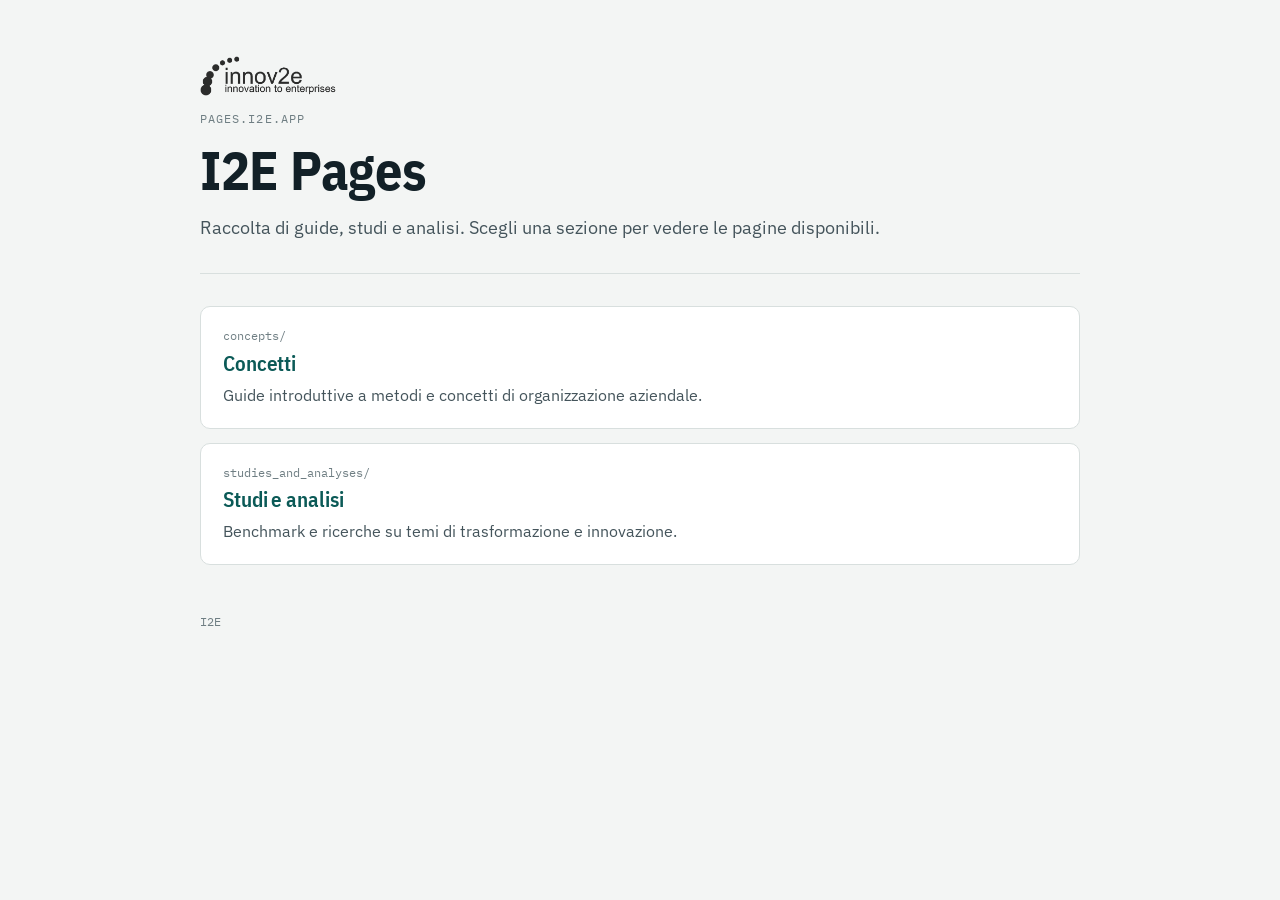
==== index.html @ 30b1f893 "Add innov2e and TOPFORGROWTH logos to index pages Co-Authored-By: Claude Opus 5.5 <noreply@anthropic" ====
<!doctype html>
<html lang="it">
<head>
<meta charset="utf-8">
<meta name="viewport" content="width=device-width,initial-scale=1">
<title>I2E Pages</title>
<meta name="description" content="Raccolta di guide, studi e analisi di I2E.">
<link rel="preconnect" href="https://fonts.googleapis.com">
<link rel="stylesheet" href="https://fonts.googleapis.com/css2?family=IBM+Plex+Sans+Condensed:wght@600;700&family=IBM+Plex+Sans:wght@400;500&family=IBM+Plex+Mono:wght@400&display=swap">
<link rel="stylesheet" href="assets/index.css">
</head>
<body>
<div class="wrap">
  <header>
    <a class="brand" href="index.html"><img src="assets/logos/innov2e.webp" alt="innov2e" width="1011" height="297"></a>
    <p class="eyebrow">pages.i2e.app</p>
    <h1>I2E Pages</h1>
    <p class="lead">Raccolta di guide, studi e analisi. Scegli una sezione per vedere le pagine disponibili.</p>
  </header>

  <main>
    <!-- Per aggiungere una sezione: crea la cartella con il suo index.html e aggiungi qui una voce. -->
    <ul class="list">
      <li>
        <a class="card" href="concepts/index.html">
          <span class="meta">concepts/</span>
          <h2>Concetti</h2>
          <p>Guide introduttive a metodi e concetti di organizzazione aziendale.</p>
        </a>
      </li>
      <li>
        <a class="card" href="studies_and_analyses/index.html">
          <span class="meta">studies_and_analyses/</span>
          <h2>Studi e analisi</h2>
          <p>Benchmark e ricerche su temi di trasformazione e innovazione.</p>
        </a>
      </li>
    </ul>
  </main>

  <footer>I2E</footer>
</div>
</body>
</html>
---- assets/index.css ----
/* Stile condiviso delle pagine indice (root e cartelle). */
:root{
  --bg:#F3F5F4; --surface:#FFFFFF; --surface-2:#E9EEED;
  --ink:#122027; --ink-2:#44545B; --muted:#6F7E83; --line:#D8DFDE;
  --accent:#0E6E6A; --accent-ink:#0B5A57; --accent-soft:#D5EAE7;
  --display:"IBM Plex Sans Condensed","Arial Narrow",Arial,sans-serif;
  --body:"IBM Plex Sans",-apple-system,"Segoe UI",Roboto,Arial,sans-serif;
  --mono:"IBM Plex Mono",ui-monospace,Menlo,Consolas,monospace;
}
@media (prefers-color-scheme: dark){
  :root:not([data-theme="light"]){
    color-scheme:dark;
    --bg:#0E1618; --surface:#152023; --surface-2:#1C2A2D;
    --ink:#EDF3F2; --ink-2:#B3C1C3; --muted:#86999E; --line:#2A3B3F;
    --accent:#43B9AE; --accent-ink:#6FD0C6; --accent-soft:#17393A;
  }
}
:root[data-theme="dark"]{
  color-scheme:dark;
  --bg:#0E1618; --surface:#152023; --surface-2:#1C2A2D;
  --ink:#EDF3F2; --ink-2:#B3C1C3; --muted:#86999E; --line:#2A3B3F;
  --accent:#43B9AE; --accent-ink:#6FD0C6; --accent-soft:#17393A;
}
*{box-sizing:border-box}
body{margin:0;background:var(--bg);color:var(--ink);font-family:var(--body);font-size:16px;line-height:1.55;padding:0 16px 64px}
.wrap{max-width:880px;margin:0 auto}
a{color:var(--accent-ink);text-underline-offset:2px}
a:focus-visible{outline:2px solid var(--accent);outline-offset:3px;border-radius:4px}
h1,h2{font-family:var(--display);text-wrap:balance;margin:0;letter-spacing:-.005em}
h1{font-size:clamp(2.2rem,6vw,3.4rem);line-height:1.04;font-weight:700}
h2{font-size:1.3rem;line-height:1.2;font-weight:600}
p{margin:0}
.eyebrow{font-family:var(--mono);font-size:.74rem;letter-spacing:.09em;text-transform:uppercase;color:var(--muted)}
.lead{font-size:1.15rem;color:var(--ink-2);max-width:62ch}

header{padding:56px 0 32px;border-bottom:1px solid var(--line);margin-bottom:32px;display:grid;gap:14px}
.crumb{font-family:var(--mono);font-size:.8rem}
.crumb a{text-decoration:none}
.crumb a:hover{text-decoration:underline}

.list{list-style:none;margin:0;padding:0;display:grid;gap:14px}
.card{display:grid;gap:6px;padding:20px 22px;background:var(--surface);border:1px solid var(--line);border-radius:10px;text-decoration:none;color:inherit;transition:border-color .15s,background .15s}
.card:hover{border-color:var(--accent);background:var(--surface-2)}
.card h2{color:var(--accent-ink)}
.card p{color:var(--ink-2)}
.card .meta{font-family:var(--mono);font-size:.75rem;color:var(--muted)}

footer{margin-top:48px;font-family:var(--mono);font-size:.75rem;color:var(--muted)}

/* Logo I2E: originale bianco, reso scuro sul tema chiaro. */
.brand{display:inline-block;width:max-content;line-height:0}
.brand img{height:40px;width:auto;filter:brightness(0);opacity:.82}
@media (prefers-color-scheme: dark){
  :root:not([data-theme="light"]) .brand img{filter:none;opacity:.92}
}
:root[data-theme="dark"] .brand img{filter:none;opacity:.92}

/* Gruppo di voci con il logo del partner a fianco. */
.family{display:grid;grid-template-columns:128px 1fr;gap:20px;align-items:start;padding:18px;background:var(--surface-2);border:1px solid var(--line);border-radius:12px}
.family-logo{width:100%;height:auto;position:sticky;top:16px}
@media (prefers-color-scheme: dark){
  :root:not([data-theme="light"]) .family-logo{filter:brightness(0) invert(1);opacity:.9}
}
:root[data-theme="dark"] .family-logo{filter:brightness(0) invert(1);opacity:.9}
@media (max-width:600px){
  .family{grid-template-columns:1fr;gap:14px;padding:14px}
  .family-logo{width:104px;position:static}
}
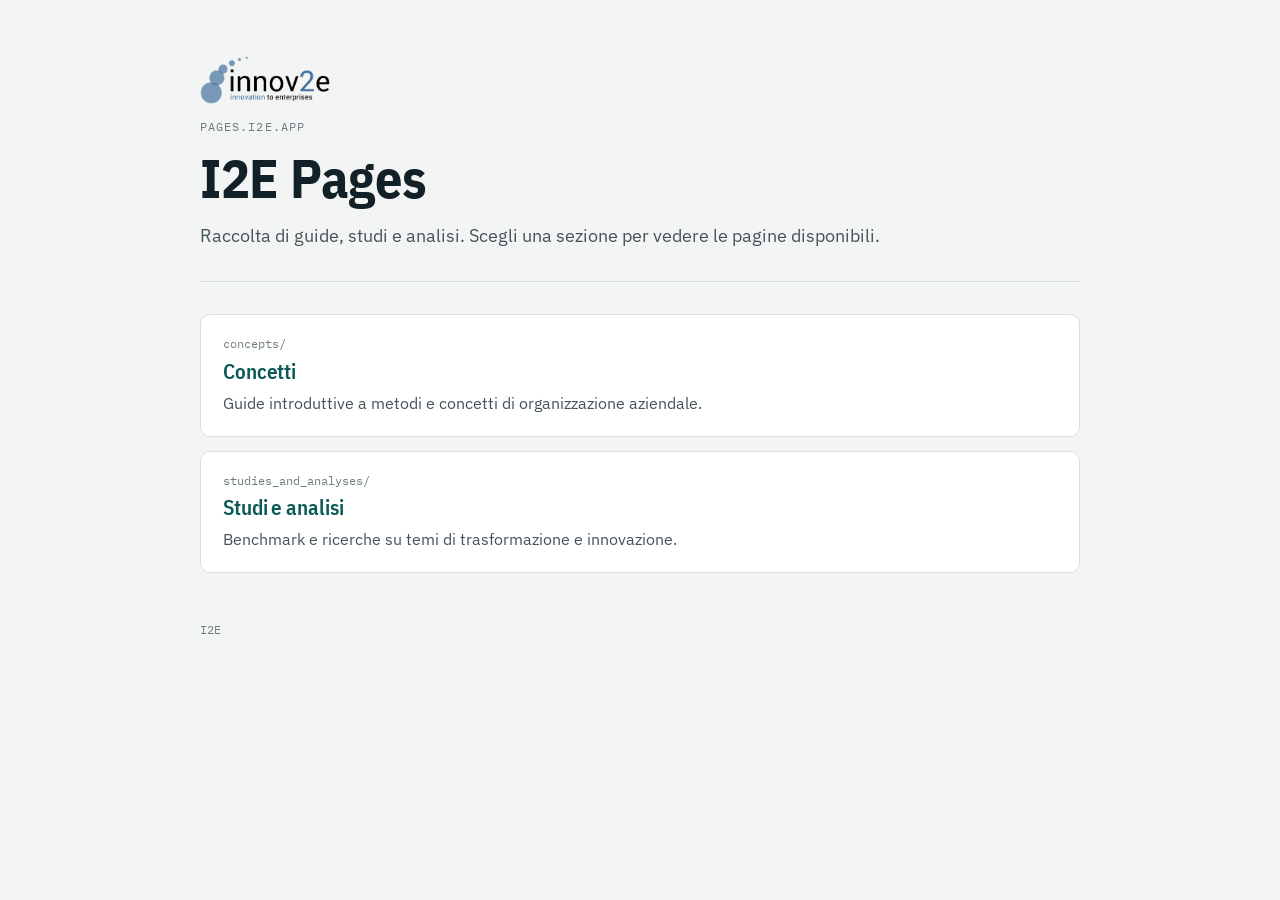
==== commit ff08e37b: "Replace innov2e logo with color version and dark-theme variant Co-Authored-By: Claude Opus 5.5 <nore" ====
--- a/index.html
+++ b/index.html
@@ -12,7 +12,7 @@
 <body>
 <div class="wrap">
   <header>
-    <a class="brand" href="index.html"><img src="assets/logos/innov2e.webp" alt="innov2e" width="1011" height="297"></a>
+    <a class="brand" href="https://innov2e.it" target="_blank" rel="noopener"><img class="logo-light" src="assets/logos/innov2e.png" alt="innov2e" width="341" height="126"><img class="logo-dark" src="assets/logos/innov2e-dark.png" alt="innov2e" width="341" height="126"></a>
     <p class="eyebrow">pages.i2e.app</p>
     <h1>I2E Pages</h1>
     <p class="lead">Raccolta di guide, studi e analisi. Scegli una sezione per vedere le pagine disponibili.</p>
--- a/assets/index.css
+++ b/assets/index.css
@@ -47,13 +47,16 @@
 
 footer{margin-top:48px;font-family:var(--mono);font-size:.75rem;color:var(--muted)}
 
-/* Logo I2E: originale bianco, reso scuro sul tema chiaro. */
+/* Logo I2E: versione a colori sul tema chiaro, testo chiaro sul tema scuro. */
 .brand{display:inline-block;width:max-content;line-height:0}
-.brand img{height:40px;width:auto;filter:brightness(0);opacity:.82}
+.brand img{height:48px;width:auto}
+.brand .logo-dark{display:none}
 @media (prefers-color-scheme: dark){
-  :root:not([data-theme="light"]) .brand img{filter:none;opacity:.92}
+  :root:not([data-theme="light"]) .brand .logo-light{display:none}
+  :root:not([data-theme="light"]) .brand .logo-dark{display:inline}
 }
-:root[data-theme="dark"] .brand img{filter:none;opacity:.92}
+:root[data-theme="dark"] .brand .logo-light{display:none}
+:root[data-theme="dark"] .brand .logo-dark{display:inline}
 
 /* Gruppo di voci con il logo del partner a fianco. */
 .family{display:grid;grid-template-columns:128px 1fr;gap:20px;align-items:start;padding:18px;background:var(--surface-2);border:1px solid var(--line);border-radius:12px}
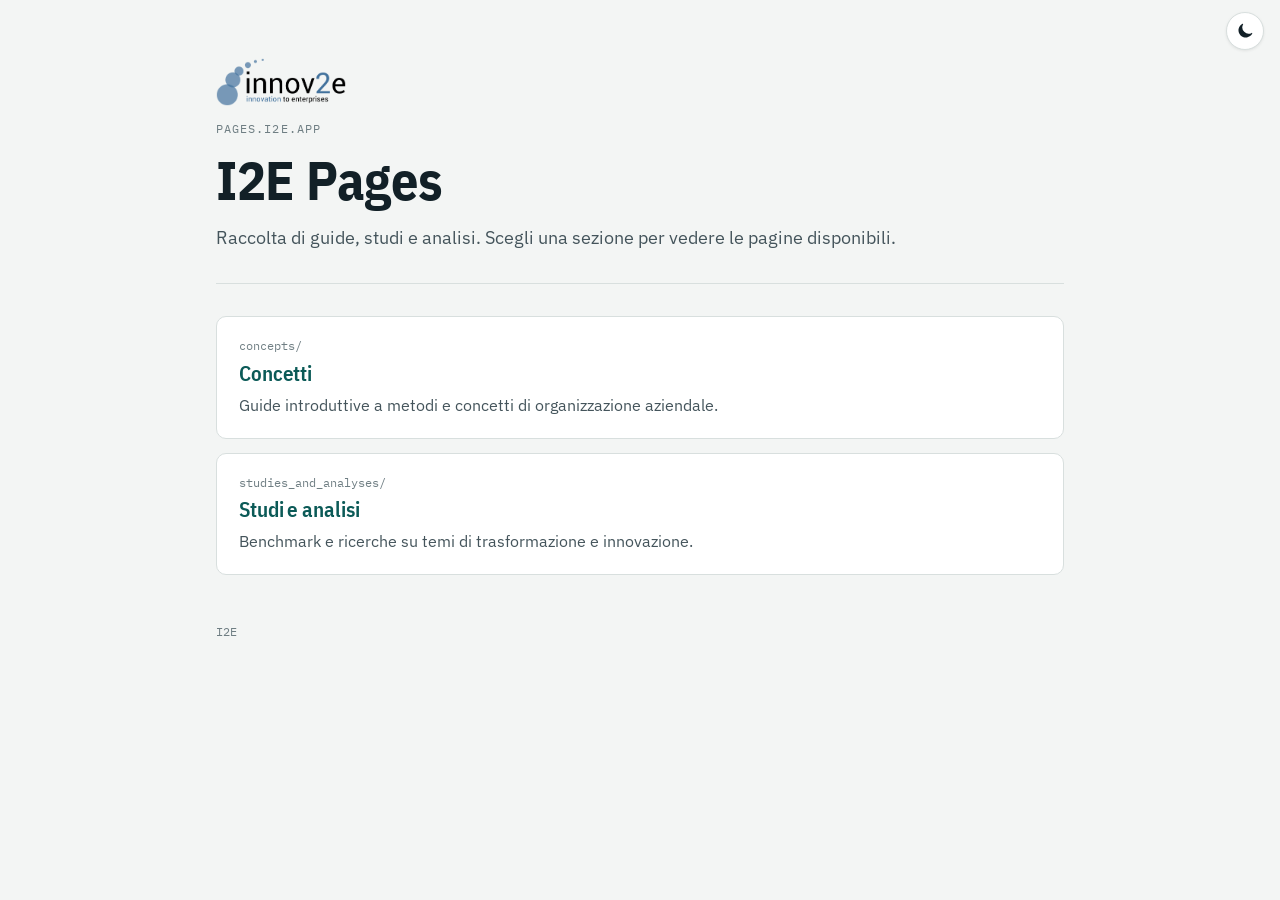
==== commit a40951de: "Add light/dark theme toggle to all pages Co-Authored-By: Claude Opus 5.5 <noreply@anthropic.com>" ====
--- a/index.html
+++ b/index.html
@@ -3,6 +3,11 @@
 <head>
 <meta charset="utf-8">
 <meta name="viewport" content="width=device-width,initial-scale=1">
+<link rel="icon" href="favicon.ico" sizes="any">
+<link rel="icon" type="image/png" sizes="32x32" href="assets/favicon/favicon-32.png">
+<link rel="icon" type="image/png" sizes="192x192" href="assets/favicon/favicon-192.png">
+<link rel="apple-touch-icon" href="assets/favicon/apple-touch-icon.png">
+<script src="assets/theme.js"></script>
 <title>I2E Pages</title>
 <meta name="description" content="Raccolta di guide, studi e analisi di I2E.">
 <link rel="preconnect" href="https://fonts.googleapis.com">
@@ -12,7 +17,7 @@
 <body>
 <div class="wrap">
   <header>
-    <a class="brand" href="https://innov2e.it" target="_blank" rel="noopener"><img class="logo-light" src="assets/logos/innov2e.png" alt="innov2e" width="341" height="126"><img class="logo-dark" src="assets/logos/innov2e-dark.png" alt="innov2e" width="341" height="126"></a>
+    <a class="brand" href="https://innov2e.it" target="_blank" rel="noopener"><picture><source srcset="assets/logos/innov2e-dark.png" media="(prefers-color-scheme: dark)"><img src="assets/logos/innov2e.png" alt="innov2e" width="341" height="126"></picture></a>
     <p class="eyebrow">pages.i2e.app</p>
     <h1>I2E Pages</h1>
     <p class="lead">Raccolta di guide, studi e analisi. Scegli una sezione per vedere le pagine disponibili.</p>
--- a/assets/index.css
+++ b/assets/index.css
@@ -22,8 +22,8 @@
   --accent:#43B9AE; --accent-ink:#6FD0C6; --accent-soft:#17393A;
 }
 *{box-sizing:border-box}
-body{margin:0;background:var(--bg);color:var(--ink);font-family:var(--body);font-size:16px;line-height:1.55;padding:0 16px 64px}
-.wrap{max-width:880px;margin:0 auto}
+body{margin:0;background:var(--bg);color:var(--ink);font-family:var(--body);font-size:16px;line-height:1.55;padding:0 0 64px}
+.wrap{max-width:880px;margin:0 auto;padding:0 16px}
 a{color:var(--accent-ink);text-underline-offset:2px}
 a:focus-visible{outline:2px solid var(--accent);outline-offset:3px;border-radius:4px}
 h1,h2{font-family:var(--display);text-wrap:balance;margin:0;letter-spacing:-.005em}
@@ -33,7 +33,7 @@
 .eyebrow{font-family:var(--mono);font-size:.74rem;letter-spacing:.09em;text-transform:uppercase;color:var(--muted)}
 .lead{font-size:1.15rem;color:var(--ink-2);max-width:62ch}
 
-header{padding:56px 0 32px;border-bottom:1px solid var(--line);margin-bottom:32px;display:grid;gap:14px}
+header{padding:8px 0 32px;border-bottom:1px solid var(--line);margin-bottom:32px;display:grid;gap:14px}
 .crumb{font-family:var(--mono);font-size:.8rem}
 .crumb a{text-decoration:none}
 .crumb a:hover{text-decoration:underline}
@@ -47,16 +47,9 @@
 
 footer{margin-top:48px;font-family:var(--mono);font-size:.75rem;color:var(--muted)}
 
-/* Logo I2E: versione a colori sul tema chiaro, testo chiaro sul tema scuro. */
+/* Logo I2E: il <picture> sceglie la versione chiara o scura. */
 .brand{display:inline-block;width:max-content;line-height:0}
 .brand img{height:48px;width:auto}
-.brand .logo-dark{display:none}
-@media (prefers-color-scheme: dark){
-  :root:not([data-theme="light"]) .brand .logo-light{display:none}
-  :root:not([data-theme="light"]) .brand .logo-dark{display:inline}
-}
-:root[data-theme="dark"] .brand .logo-light{display:none}
-:root[data-theme="dark"] .brand .logo-dark{display:inline}
 
 /* Gruppo di voci con il logo del partner a fianco. */
 .family{display:grid;grid-template-columns:128px 1fr;gap:20px;align-items:start;padding:18px;background:var(--surface-2);border:1px solid var(--line);border-radius:12px}
